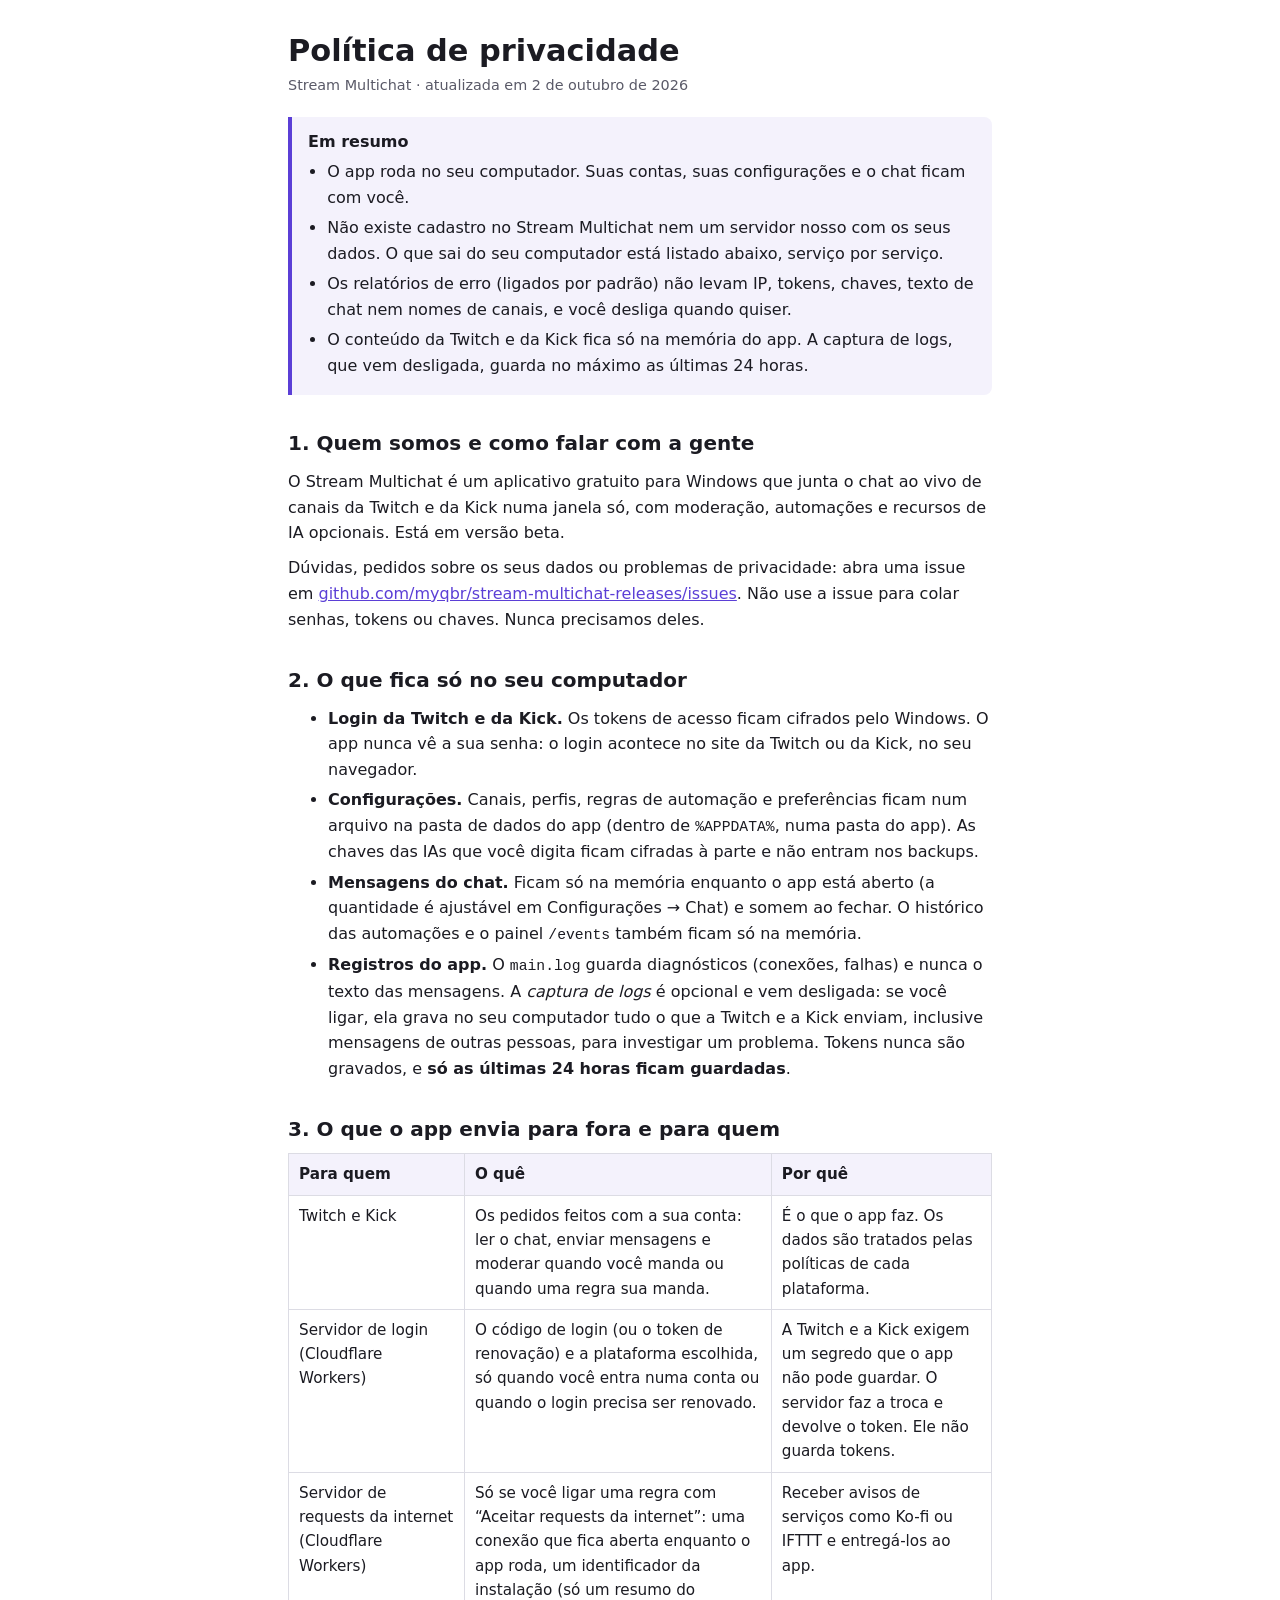
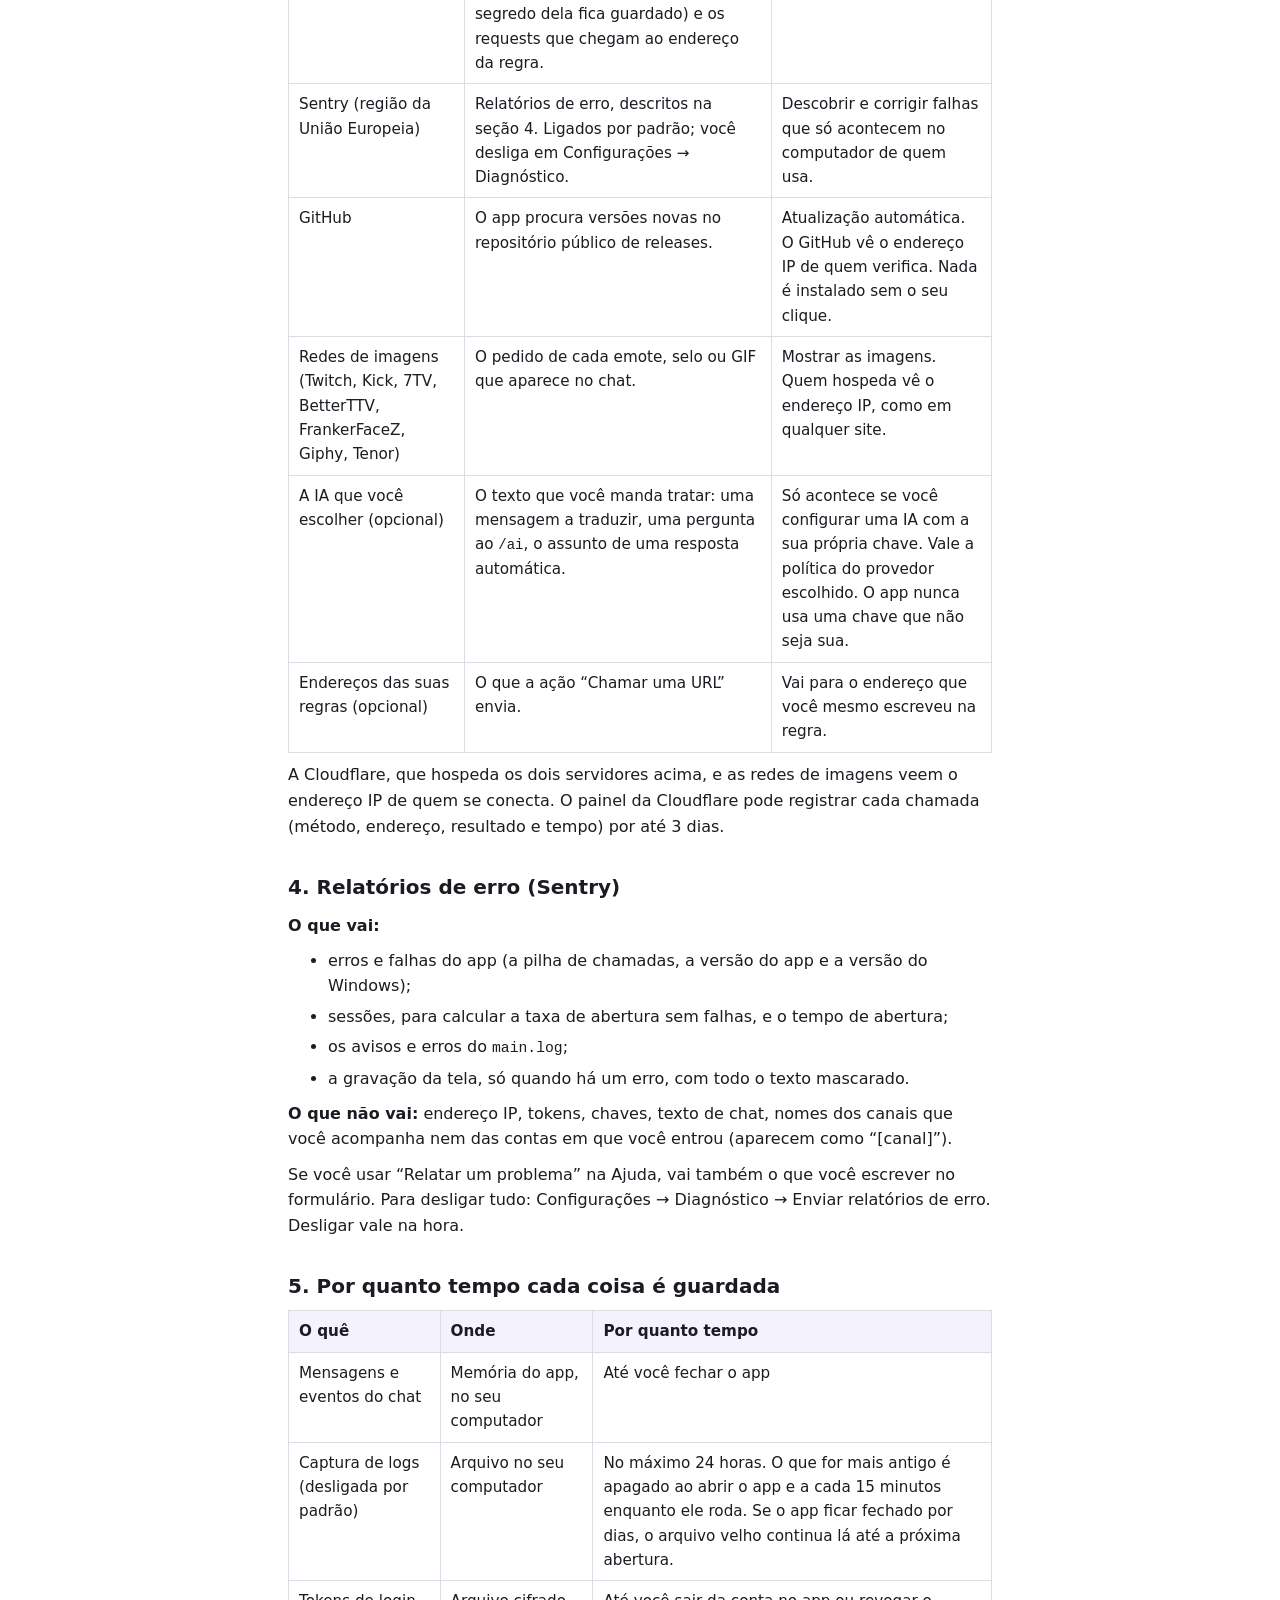
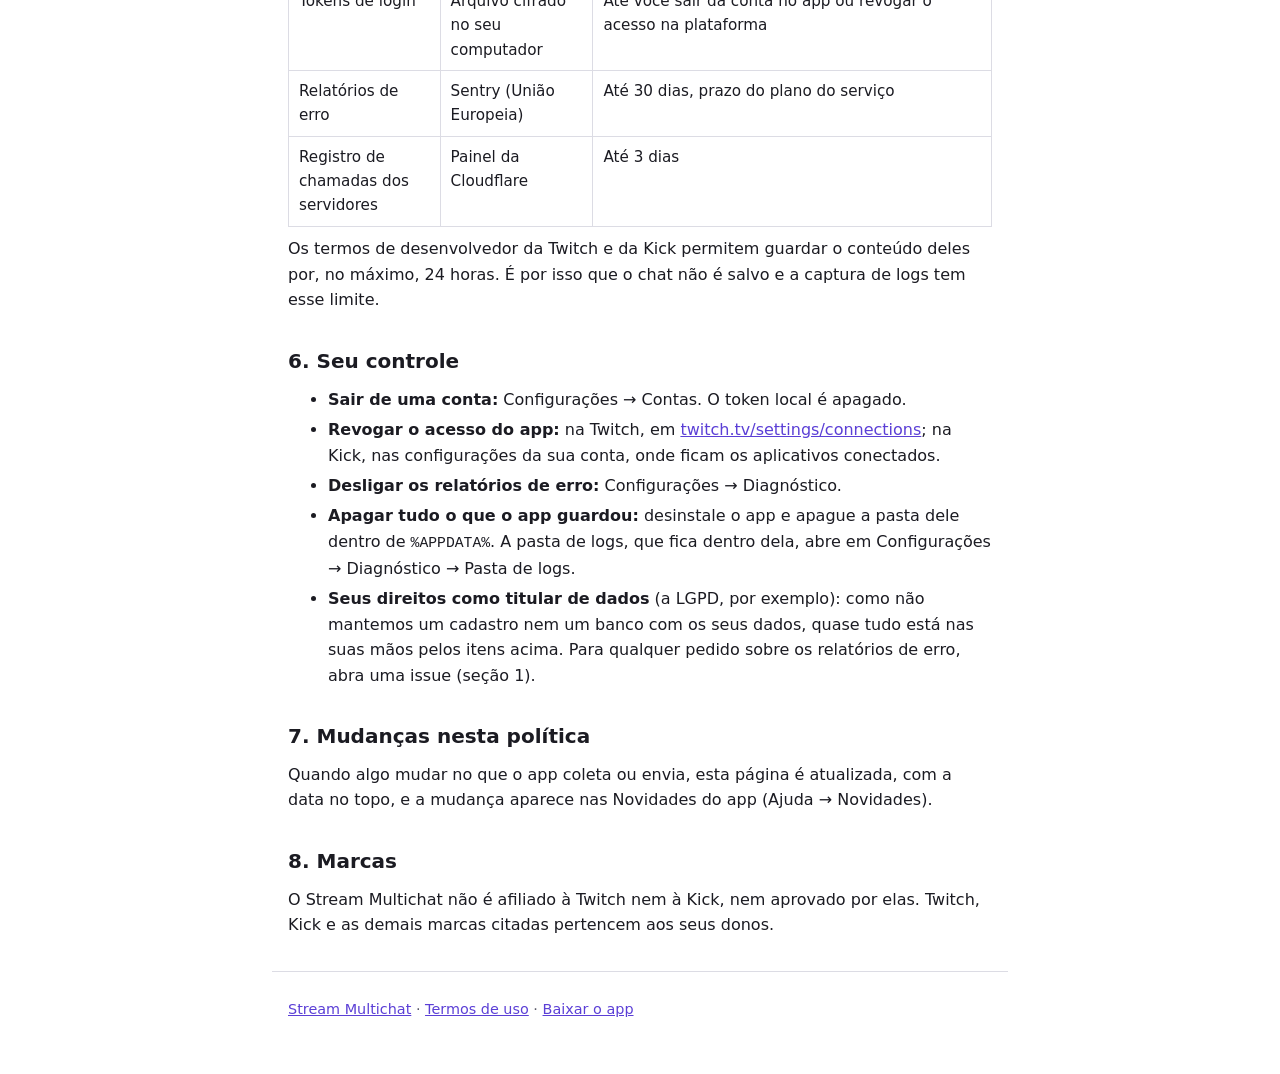
==== privacidade/index.html @ dfebcac0 "docs: privacy policy and terms of use as GitHub Pages" ====
<!doctype html>
<html lang="pt-BR">
  <head>
    <meta charset="utf-8" />
    <meta name="viewport" content="width=device-width, initial-scale=1" />
    <title>Política de privacidade · Stream Multichat</title>
    <meta
      name="description"
      content="O que o Stream Multichat guarda no seu computador, o que envia para fora, para quem e por quanto tempo."
    />
    <link rel="stylesheet" href="../style.css" />
  </head>
  <body>
    <header>
      <h1>Política de privacidade</h1>
      <p class="updated">Stream Multichat · atualizada em 2 de outubro de 2026</p>
    </header>
    <main>
      <div class="summary">
        <strong>Em resumo</strong>
        <ul>
          <li>
            O app roda no seu computador. Suas contas, suas configurações e o chat ficam com você.
          </li>
          <li>
            Não existe cadastro no Stream Multichat nem um servidor nosso com os seus dados. O que
            sai do seu computador está listado abaixo, serviço por serviço.
          </li>
          <li>
            Os relatórios de erro (ligados por padrão) não levam IP, tokens, chaves, texto de chat
            nem nomes de canais, e você desliga quando quiser.
          </li>
          <li>
            O conteúdo da Twitch e da Kick fica só na memória do app. A captura de logs, que vem
            desligada, guarda no máximo as últimas 24 horas.
          </li>
        </ul>
      </div>

      <h2>1. Quem somos e como falar com a gente</h2>
      <p>
        O Stream Multichat é um aplicativo gratuito para Windows que junta o chat ao vivo de canais
        da Twitch e da Kick numa janela só, com moderação, automações e recursos de IA opcionais.
        Está em versão beta.
      </p>
      <p>
        Dúvidas, pedidos sobre os seus dados ou problemas de privacidade: abra uma issue em
        <a href="https://github.com/myqbr/stream-multichat-releases/issues"
          >github.com/myqbr/stream-multichat-releases/issues</a
        >. Não use a issue para colar senhas, tokens ou chaves. Nunca precisamos deles.
      </p>

      <h2>2. O que fica só no seu computador</h2>
      <ul>
        <li>
          <strong>Login da Twitch e da Kick.</strong> Os tokens de acesso ficam cifrados pelo
          Windows. O app nunca vê a sua senha: o login acontece no site da Twitch ou da Kick, no seu
          navegador.
        </li>
        <li>
          <strong>Configurações.</strong> Canais, perfis, regras de automação e preferências ficam
          num arquivo na pasta de dados do app (dentro de <code>%APPDATA%</code>, numa pasta do
          app). As chaves das IAs que você digita ficam cifradas à parte e não entram nos backups.
        </li>
        <li>
          <strong>Mensagens do chat.</strong> Ficam só na memória enquanto o app está aberto (a
          quantidade é ajustável em Configurações → Chat) e somem ao fechar. O histórico das
          automações e o painel <code>/events</code> também ficam só na memória.
        </li>
        <li>
          <strong>Registros do app.</strong> O <code>main.log</code> guarda diagnósticos (conexões,
          falhas) e nunca o texto das mensagens. A <em>captura de logs</em> é opcional e vem
          desligada: se você ligar, ela grava no seu computador tudo o que a Twitch e a Kick enviam,
          inclusive mensagens de outras pessoas, para investigar um problema. Tokens nunca são
          gravados, e <strong>só as últimas 24 horas ficam guardadas</strong>.
        </li>
      </ul>

      <h2>3. O que o app envia para fora e para quem</h2>
      <div class="table-wrap">
        <table>
          <thead>
            <tr>
              <th>Para quem</th>
              <th>O quê</th>
              <th>Por quê</th>
            </tr>
          </thead>
          <tbody>
            <tr>
              <td>Twitch e Kick</td>
              <td>
                Os pedidos feitos com a sua conta: ler o chat, enviar mensagens e moderar quando
                você manda ou quando uma regra sua manda.
              </td>
              <td>É o que o app faz. Os dados são tratados pelas políticas de cada plataforma.</td>
            </tr>
            <tr>
              <td>Servidor de login (Cloudflare Workers)</td>
              <td>
                O código de login (ou o token de renovação) e a plataforma escolhida, só quando você
                entra numa conta ou quando o login precisa ser renovado.
              </td>
              <td>
                A Twitch e a Kick exigem um segredo que o app não pode guardar. O servidor faz a
                troca e devolve o token. Ele não guarda tokens.
              </td>
            </tr>
            <tr>
              <td>Servidor de requests da internet (Cloudflare Workers)</td>
              <td>
                Só se você ligar uma regra com “Aceitar requests da internet”: uma conexão que fica
                aberta enquanto o app roda, um identificador da instalação (só um resumo do segredo
                dela fica guardado) e os requests que chegam ao endereço da regra.
              </td>
              <td>Receber avisos de serviços como Ko-fi ou IFTTT e entregá-los ao app.</td>
            </tr>
            <tr>
              <td>Sentry (região da União Europeia)</td>
              <td>
                Relatórios de erro, descritos na seção 4. Ligados por padrão; você desliga em
                Configurações → Diagnóstico.
              </td>
              <td>Descobrir e corrigir falhas que só acontecem no computador de quem usa.</td>
            </tr>
            <tr>
              <td>GitHub</td>
              <td>O app procura versões novas no repositório público de releases.</td>
              <td>
                Atualização automática. O GitHub vê o endereço IP de quem verifica. Nada é instalado
                sem o seu clique.
              </td>
            </tr>
            <tr>
              <td>Redes de imagens (Twitch, Kick, 7TV, BetterTTV, FrankerFaceZ, Giphy, Tenor)</td>
              <td>O pedido de cada emote, selo ou GIF que aparece no chat.</td>
              <td>Mostrar as imagens. Quem hospeda vê o endereço IP, como em qualquer site.</td>
            </tr>
            <tr>
              <td>A IA que você escolher (opcional)</td>
              <td>
                O texto que você manda tratar: uma mensagem a traduzir, uma pergunta ao
                <code>/ai</code>, o assunto de uma resposta automática.
              </td>
              <td>
                Só acontece se você configurar uma IA com a sua própria chave. Vale a política do
                provedor escolhido. O app nunca usa uma chave que não seja sua.
              </td>
            </tr>
            <tr>
              <td>Endereços das suas regras (opcional)</td>
              <td>O que a ação “Chamar uma URL” envia.</td>
              <td>Vai para o endereço que você mesmo escreveu na regra.</td>
            </tr>
          </tbody>
        </table>
      </div>
      <p>
        A Cloudflare, que hospeda os dois servidores acima, e as redes de imagens veem o endereço IP
        de quem se conecta. O painel da Cloudflare pode registrar cada chamada (método, endereço,
        resultado e tempo) por até 3 dias.
      </p>

      <h2>4. Relatórios de erro (Sentry)</h2>
      <p><strong>O que vai:</strong></p>
      <ul>
        <li>erros e falhas do app (a pilha de chamadas, a versão do app e a versão do Windows);</li>
        <li>sessões, para calcular a taxa de abertura sem falhas, e o tempo de abertura;</li>
        <li>os avisos e erros do <code>main.log</code>;</li>
        <li>a gravação da tela, só quando há um erro, com todo o texto mascarado.</li>
      </ul>
      <p>
        <strong>O que não vai:</strong> endereço IP, tokens, chaves, texto de chat, nomes dos canais
        que você acompanha nem das contas em que você entrou (aparecem como “[canal]”).
      </p>
      <p>
        Se você usar “Relatar um problema” na Ajuda, vai também o que você escrever no formulário.
        Para desligar tudo: Configurações → Diagnóstico → Enviar relatórios de erro. Desligar vale
        na hora.
      </p>

      <h2>5. Por quanto tempo cada coisa é guardada</h2>
      <div class="table-wrap">
        <table>
          <thead>
            <tr>
              <th>O quê</th>
              <th>Onde</th>
              <th>Por quanto tempo</th>
            </tr>
          </thead>
          <tbody>
            <tr>
              <td>Mensagens e eventos do chat</td>
              <td>Memória do app, no seu computador</td>
              <td>Até você fechar o app</td>
            </tr>
            <tr>
              <td>Captura de logs (desligada por padrão)</td>
              <td>Arquivo no seu computador</td>
              <td>
                No máximo 24 horas. O que for mais antigo é apagado ao abrir o app e a cada 15
                minutos enquanto ele roda. Se o app ficar fechado por dias, o arquivo velho continua
                lá até a próxima abertura.
              </td>
            </tr>
            <tr>
              <td>Tokens de login</td>
              <td>Arquivo cifrado no seu computador</td>
              <td>Até você sair da conta no app ou revogar o acesso na plataforma</td>
            </tr>
            <tr>
              <td>Relatórios de erro</td>
              <td>Sentry (União Europeia)</td>
              <td>Até 30 dias, prazo do plano do serviço</td>
            </tr>
            <tr>
              <td>Registro de chamadas dos servidores</td>
              <td>Painel da Cloudflare</td>
              <td>Até 3 dias</td>
            </tr>
          </tbody>
        </table>
      </div>
      <p>
        Os termos de desenvolvedor da Twitch e da Kick permitem guardar o conteúdo deles por, no
        máximo, 24 horas. É por isso que o chat não é salvo e a captura de logs tem esse limite.
      </p>

      <h2>6. Seu controle</h2>
      <ul>
        <li>
          <strong>Sair de uma conta:</strong> Configurações → Contas. O token local é apagado.
        </li>
        <li>
          <strong>Revogar o acesso do app:</strong> na Twitch, em
          <a href="https://www.twitch.tv/settings/connections">twitch.tv/settings/connections</a>;
          na Kick, nas configurações da sua conta, onde ficam os aplicativos conectados.
        </li>
        <li><strong>Desligar os relatórios de erro:</strong> Configurações → Diagnóstico.</li>
        <li>
          <strong>Apagar tudo o que o app guardou:</strong> desinstale o app e apague a pasta dele
          dentro de <code>%APPDATA%</code>. A pasta de logs, que fica dentro dela, abre em
          Configurações → Diagnóstico → Pasta de logs.
        </li>
        <li>
          <strong>Seus direitos como titular de dados</strong> (a LGPD, por exemplo): como não
          mantemos um cadastro nem um banco com os seus dados, quase tudo está nas suas mãos pelos
          itens acima. Para qualquer pedido sobre os relatórios de erro, abra uma issue (seção 1).
        </li>
      </ul>

      <h2>7. Mudanças nesta política</h2>
      <p>
        Quando algo mudar no que o app coleta ou envia, esta página é atualizada, com a data no
        topo, e a mudança aparece nas Novidades do app (Ajuda → Novidades).
      </p>

      <h2>8. Marcas</h2>
      <p>
        O Stream Multichat não é afiliado à Twitch nem à Kick, nem aprovado por elas. Twitch, Kick e
        as demais marcas citadas pertencem aos seus donos.
      </p>
    </main>
    <footer>
      <p>
        <a href="../">Stream Multichat</a> · <a href="../termos/">Termos de uso</a> ·
        <a href="https://github.com/myqbr/stream-multichat-releases">Baixar o app</a>
      </p>
    </footer>
  </body>
</html>
---- style.css ----
:root {
  color-scheme: light dark;
  --bg: #ffffff;
  --fg: #1b1b22;
  --muted: #5a5a68;
  --line: #dcdce4;
  --accent: #5b3fd6;
  --soft: #f4f2fc;
}

@media (prefers-color-scheme: dark) {
  :root {
    --bg: #14141a;
    --fg: #ececf3;
    --muted: #a3a3b3;
    --line: #2c2c38;
    --accent: #a995ff;
    --soft: #1d1b2b;
  }
}

* {
  box-sizing: border-box;
}

body {
  margin: 0;
  background: var(--bg);
  color: var(--fg);
  font:
    16px/1.6 system-ui,
    -apple-system,
    'Segoe UI',
    Roboto,
    sans-serif;
}

main,
header,
footer {
  max-width: 46rem;
  margin: 0 auto;
  padding: 0 16px;
}

header {
  padding-top: 32px;
}

main {
  padding-bottom: 24px;
}

footer {
  padding-top: 16px;
  padding-bottom: 48px;
  border-top: 1px solid var(--line);
  color: var(--muted);
  font-size: 0.9rem;
}

h1 {
  margin: 0 0 4px;
  font-size: 1.9rem;
  line-height: 1.25;
}

h2 {
  margin: 2rem 0 0.5rem;
  font-size: 1.25rem;
}

p,
ul {
  margin: 0.6rem 0;
}

li {
  margin: 0.3rem 0;
}

a {
  color: var(--accent);
}

.updated {
  margin: 0;
  color: var(--muted);
  font-size: 0.9rem;
}

.summary {
  margin: 1.25rem 0;
  padding: 12px 16px;
  border-left: 4px solid var(--accent);
  background: var(--soft);
  border-radius: 0 8px 8px 0;
}

.summary ul {
  margin: 0.3rem 0;
  padding-left: 1.2rem;
}

.table-wrap {
  overflow-x: auto;
}

table {
  width: 100%;
  border-collapse: collapse;
  font-size: 0.95rem;
}

th,
td {
  padding: 8px 10px;
  border: 1px solid var(--line);
  text-align: left;
  vertical-align: top;
}

th {
  background: var(--soft);
}

nav ul {
  padding-left: 1.2rem;
}

code {
  font-family: ui-monospace, 'Cascadia Code', Consolas, monospace;
  font-size: 0.92em;
}
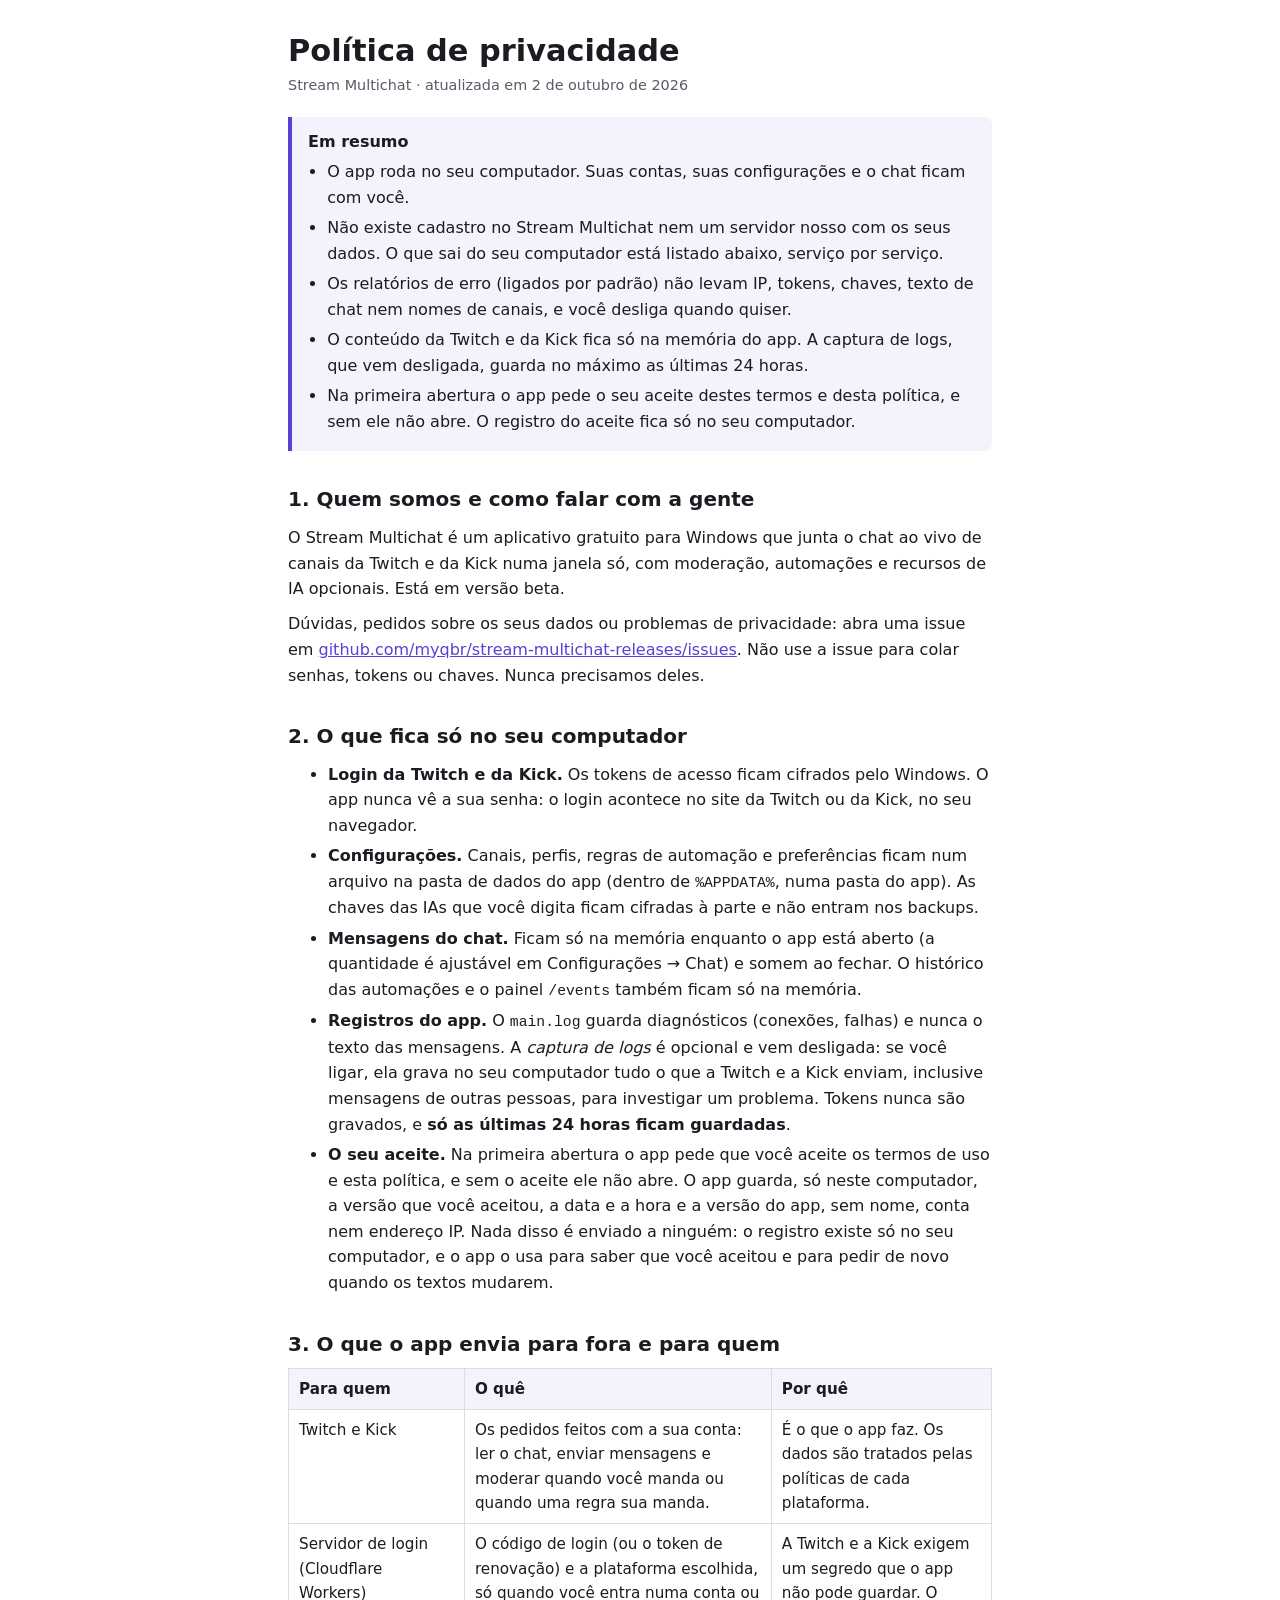
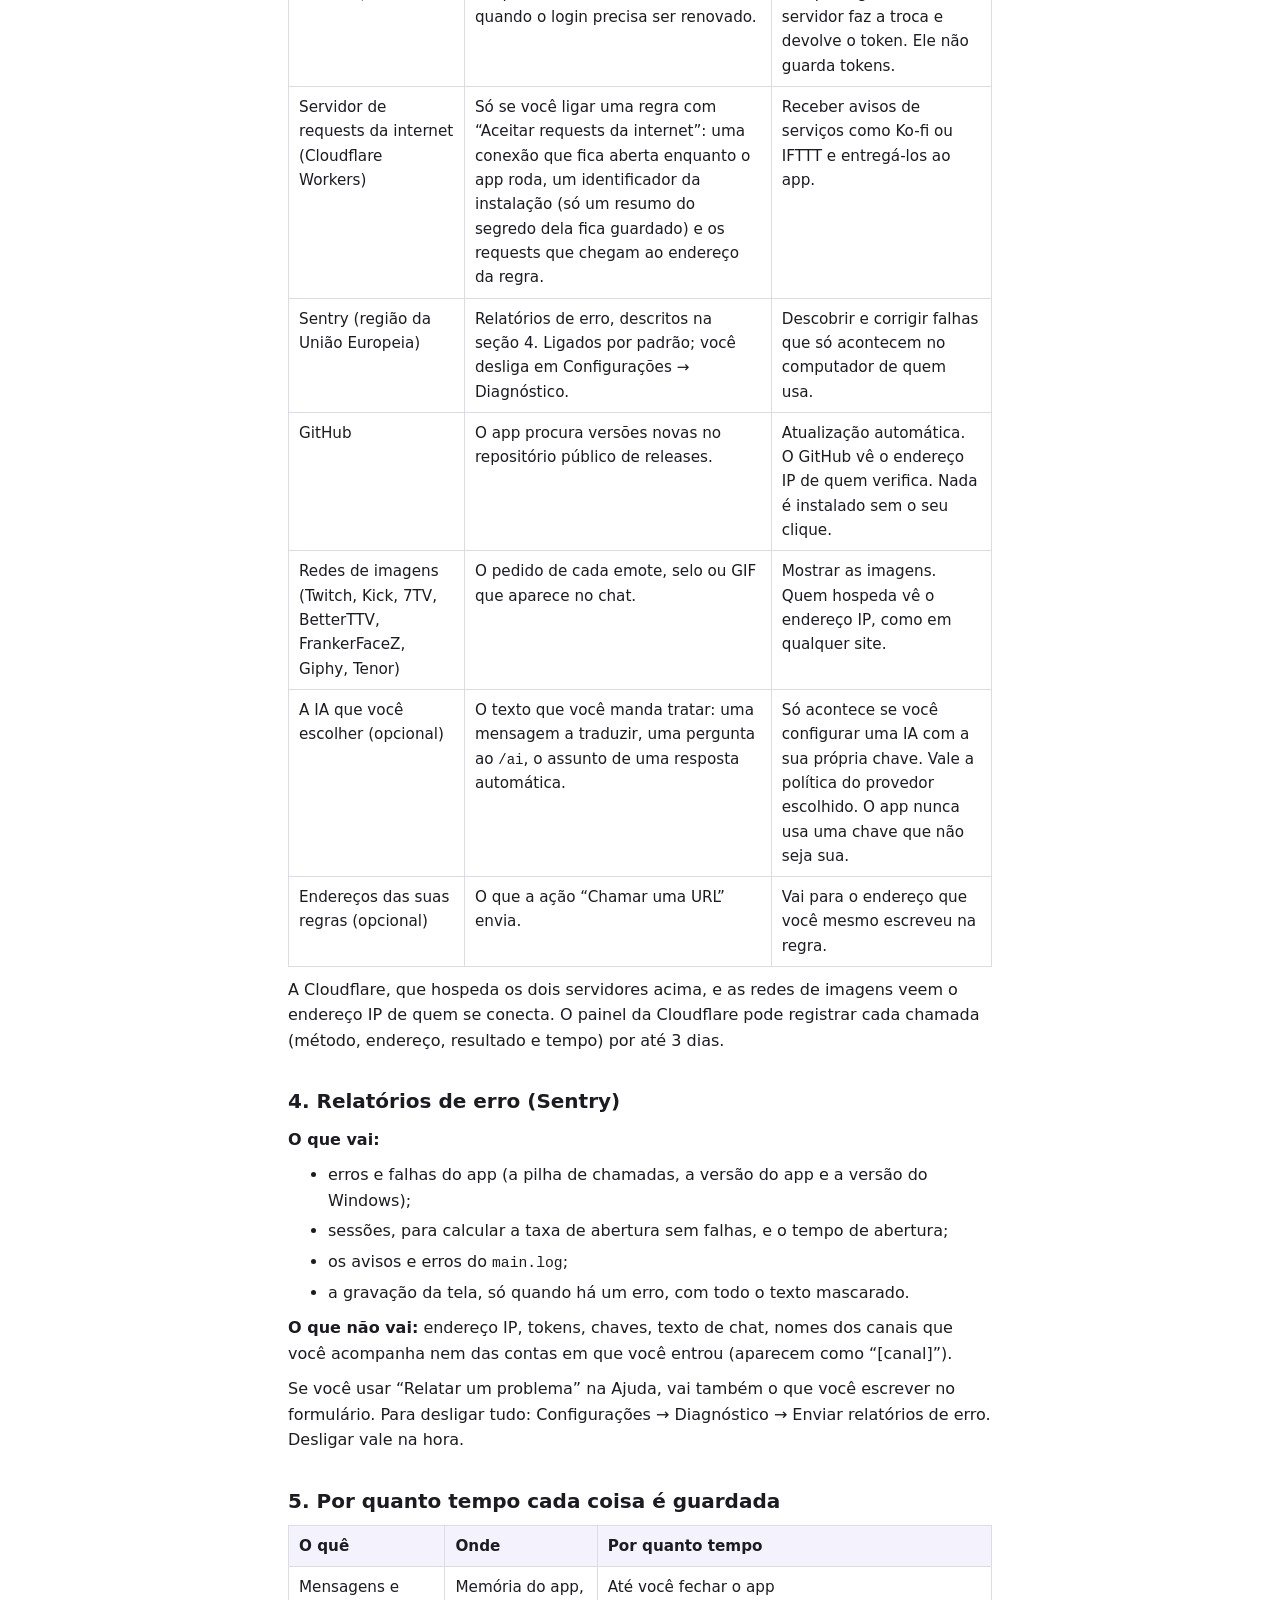
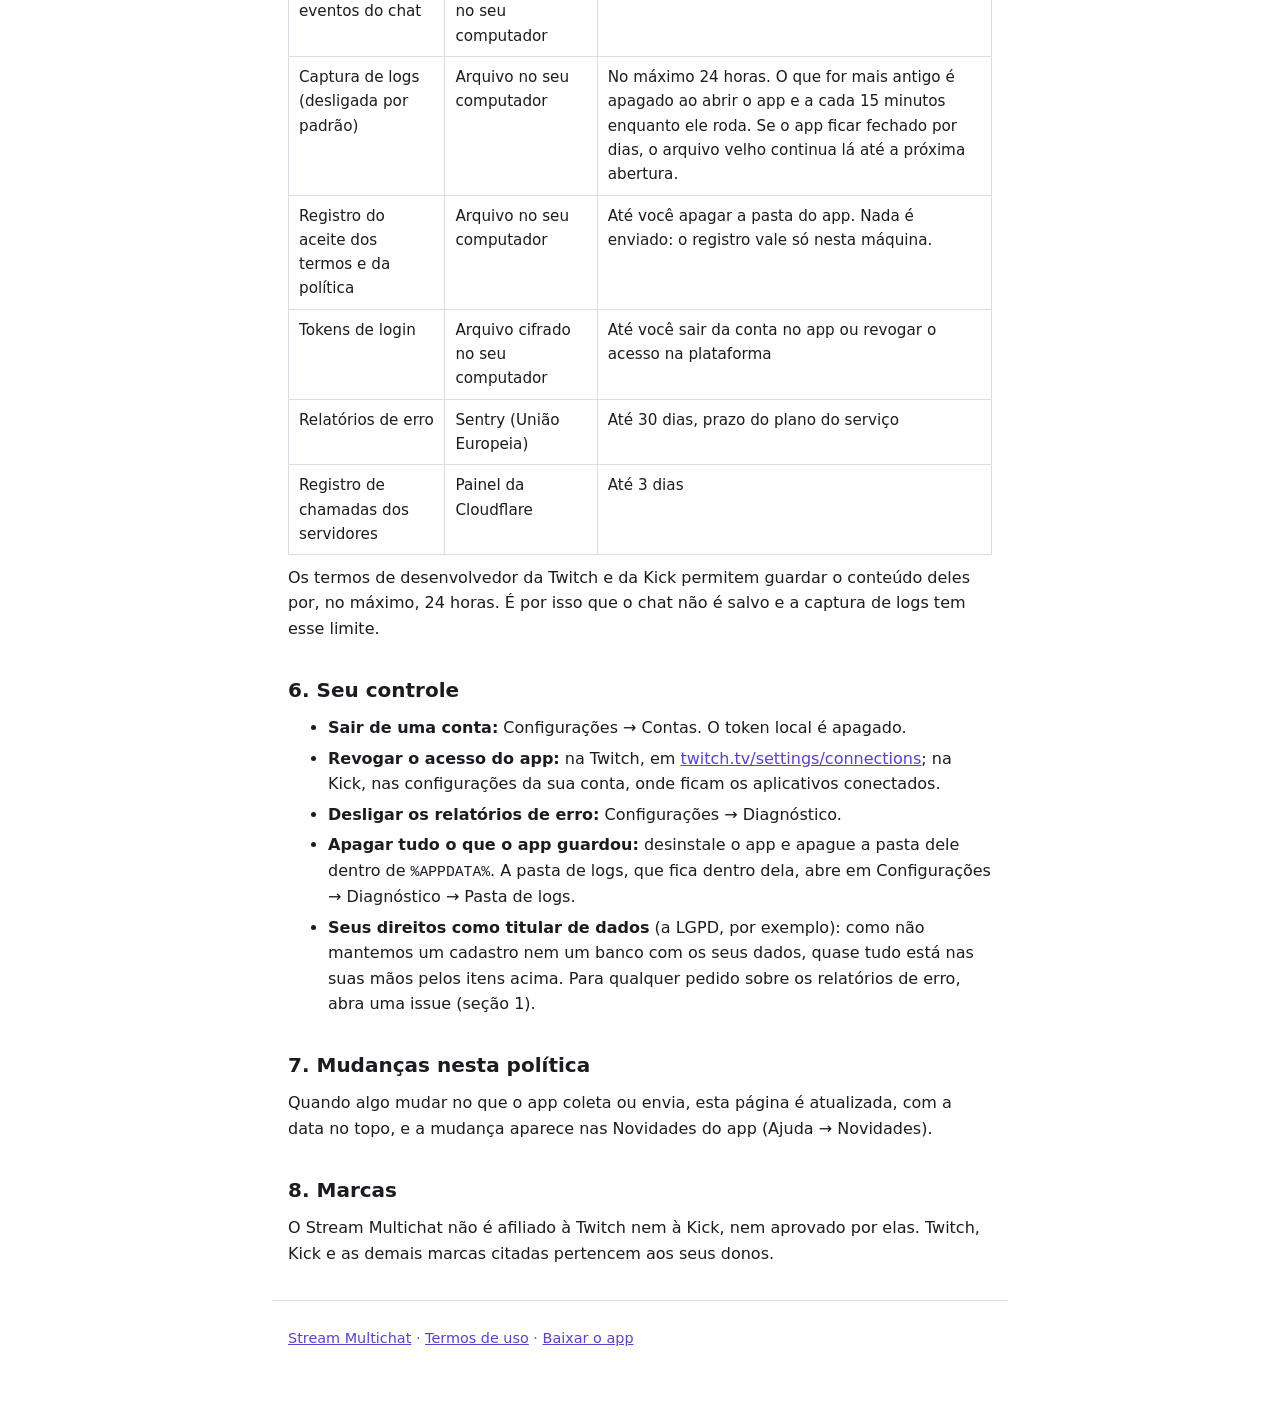
==== commit 85ad4987: "docs: the app asks for the acceptance of the terms and the policy" ====
--- a/privacidade/index.html
+++ b/privacidade/index.html
@@ -34,6 +34,10 @@
             O conteúdo da Twitch e da Kick fica só na memória do app. A captura de logs, que vem
             desligada, guarda no máximo as últimas 24 horas.
           </li>
+          <li>
+            Na primeira abertura o app pede o seu aceite destes termos e desta política, e sem ele
+            não abre. O registro do aceite fica só no seu computador.
+          </li>
         </ul>
       </div>
 
@@ -73,6 +77,13 @@
           desligada: se você ligar, ela grava no seu computador tudo o que a Twitch e a Kick enviam,
           inclusive mensagens de outras pessoas, para investigar um problema. Tokens nunca são
           gravados, e <strong>só as últimas 24 horas ficam guardadas</strong>.
+        </li>
+        <li>
+          <strong>O seu aceite.</strong> Na primeira abertura o app pede que você aceite os termos
+          de uso e esta política, e sem o aceite ele não abre. O app guarda, só neste computador, a
+          versão que você aceitou, a data e a hora e a versão do app, sem nome, conta nem endereço
+          IP. Nada disso é enviado a ninguém: o registro existe só no seu computador, e o app o usa
+          para saber que você aceitou e para pedir de novo quando os textos mudarem.
         </li>
       </ul>
 
@@ -205,6 +216,13 @@
               </td>
             </tr>
             <tr>
+              <td>Registro do aceite dos termos e da política</td>
+              <td>Arquivo no seu computador</td>
+              <td>
+                Até você apagar a pasta do app. Nada é enviado: o registro vale só nesta máquina.
+              </td>
+            </tr>
+            <tr>
               <td>Tokens de login</td>
               <td>Arquivo cifrado no seu computador</td>
               <td>Até você sair da conta no app ou revogar o acesso na plataforma</td>
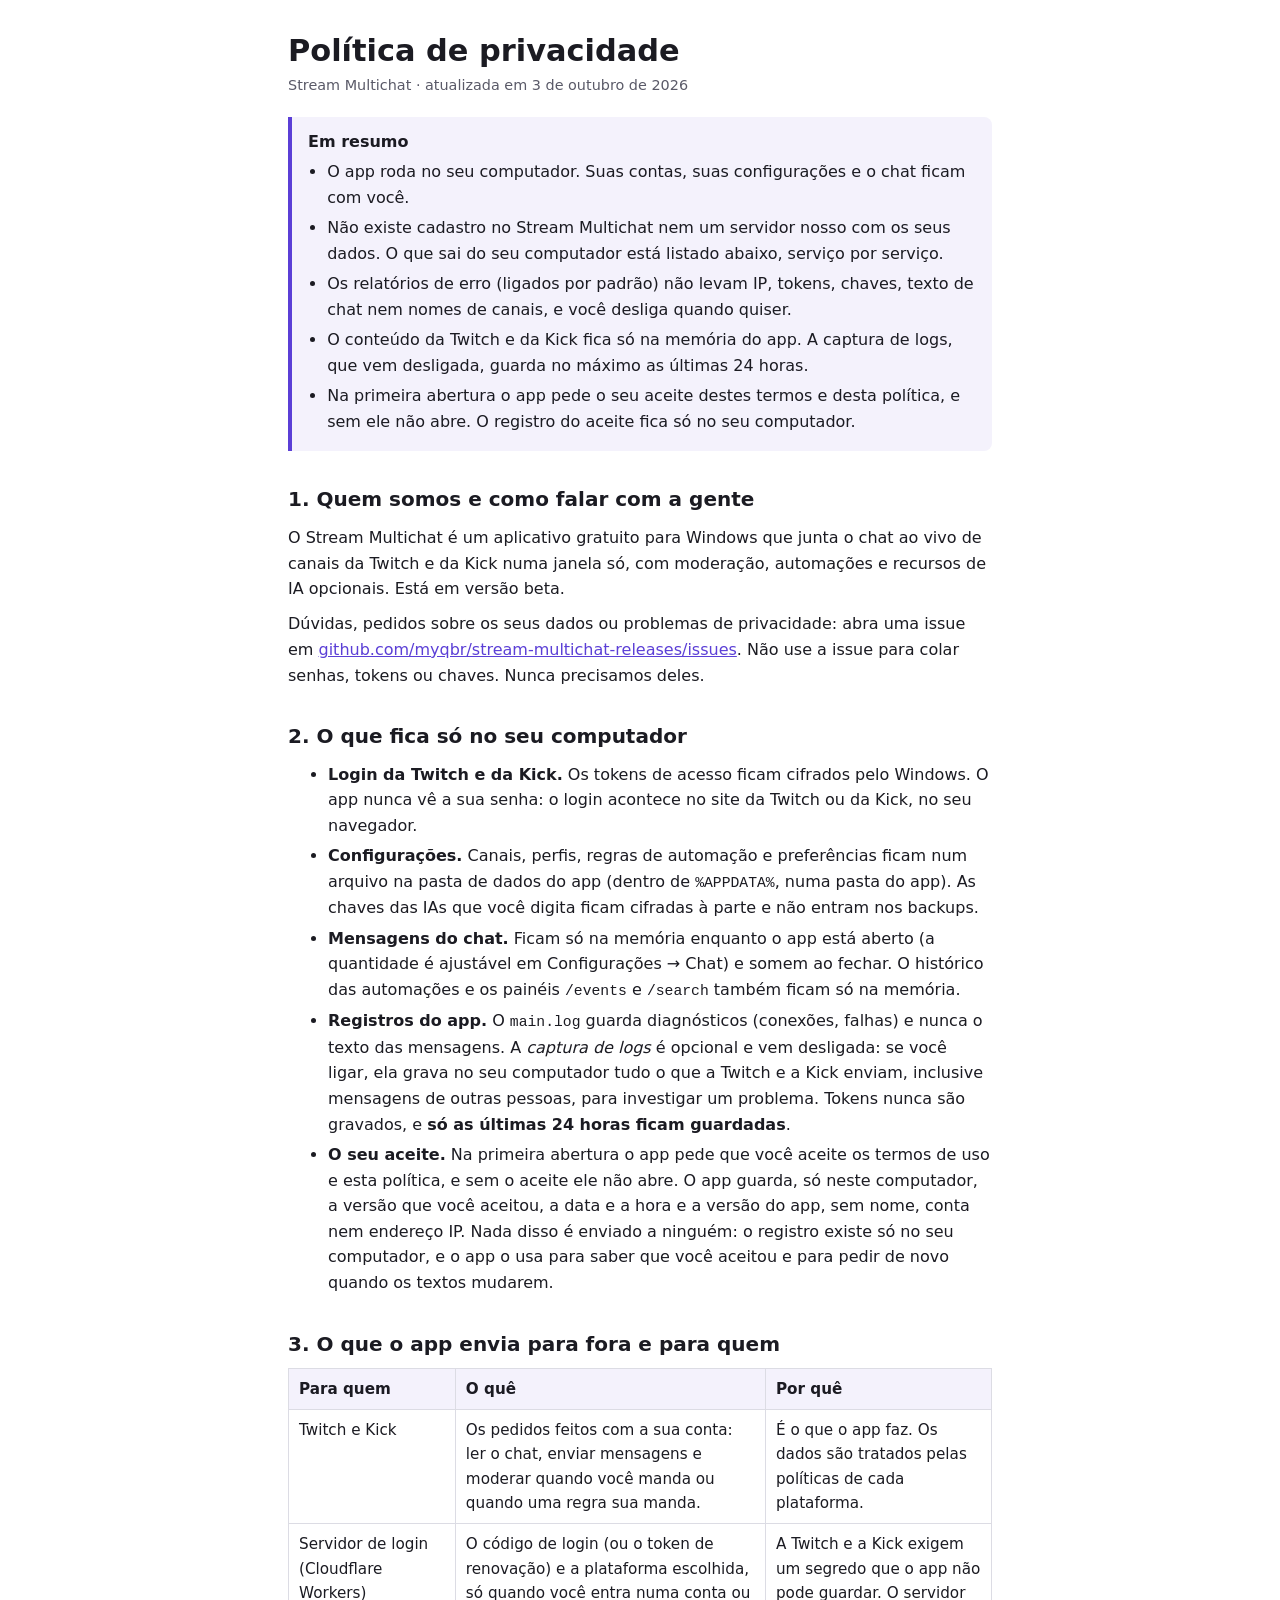
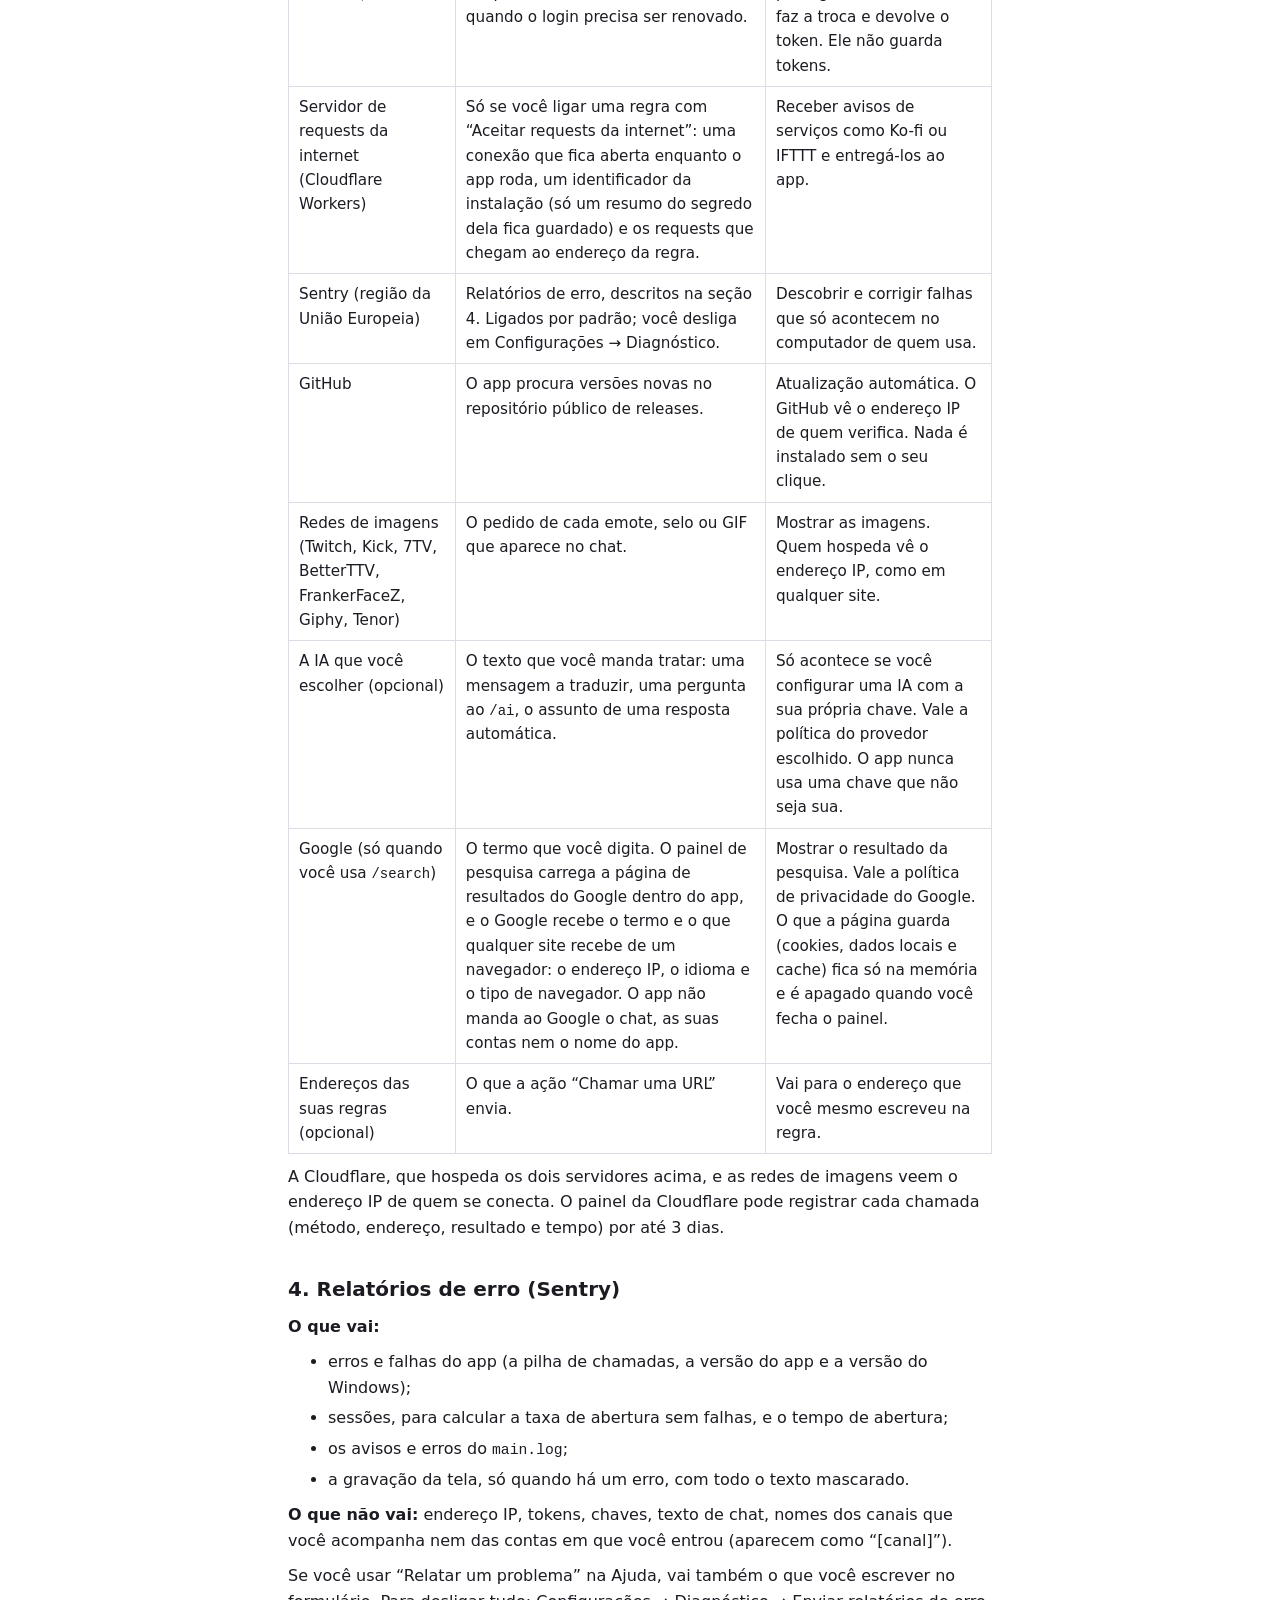
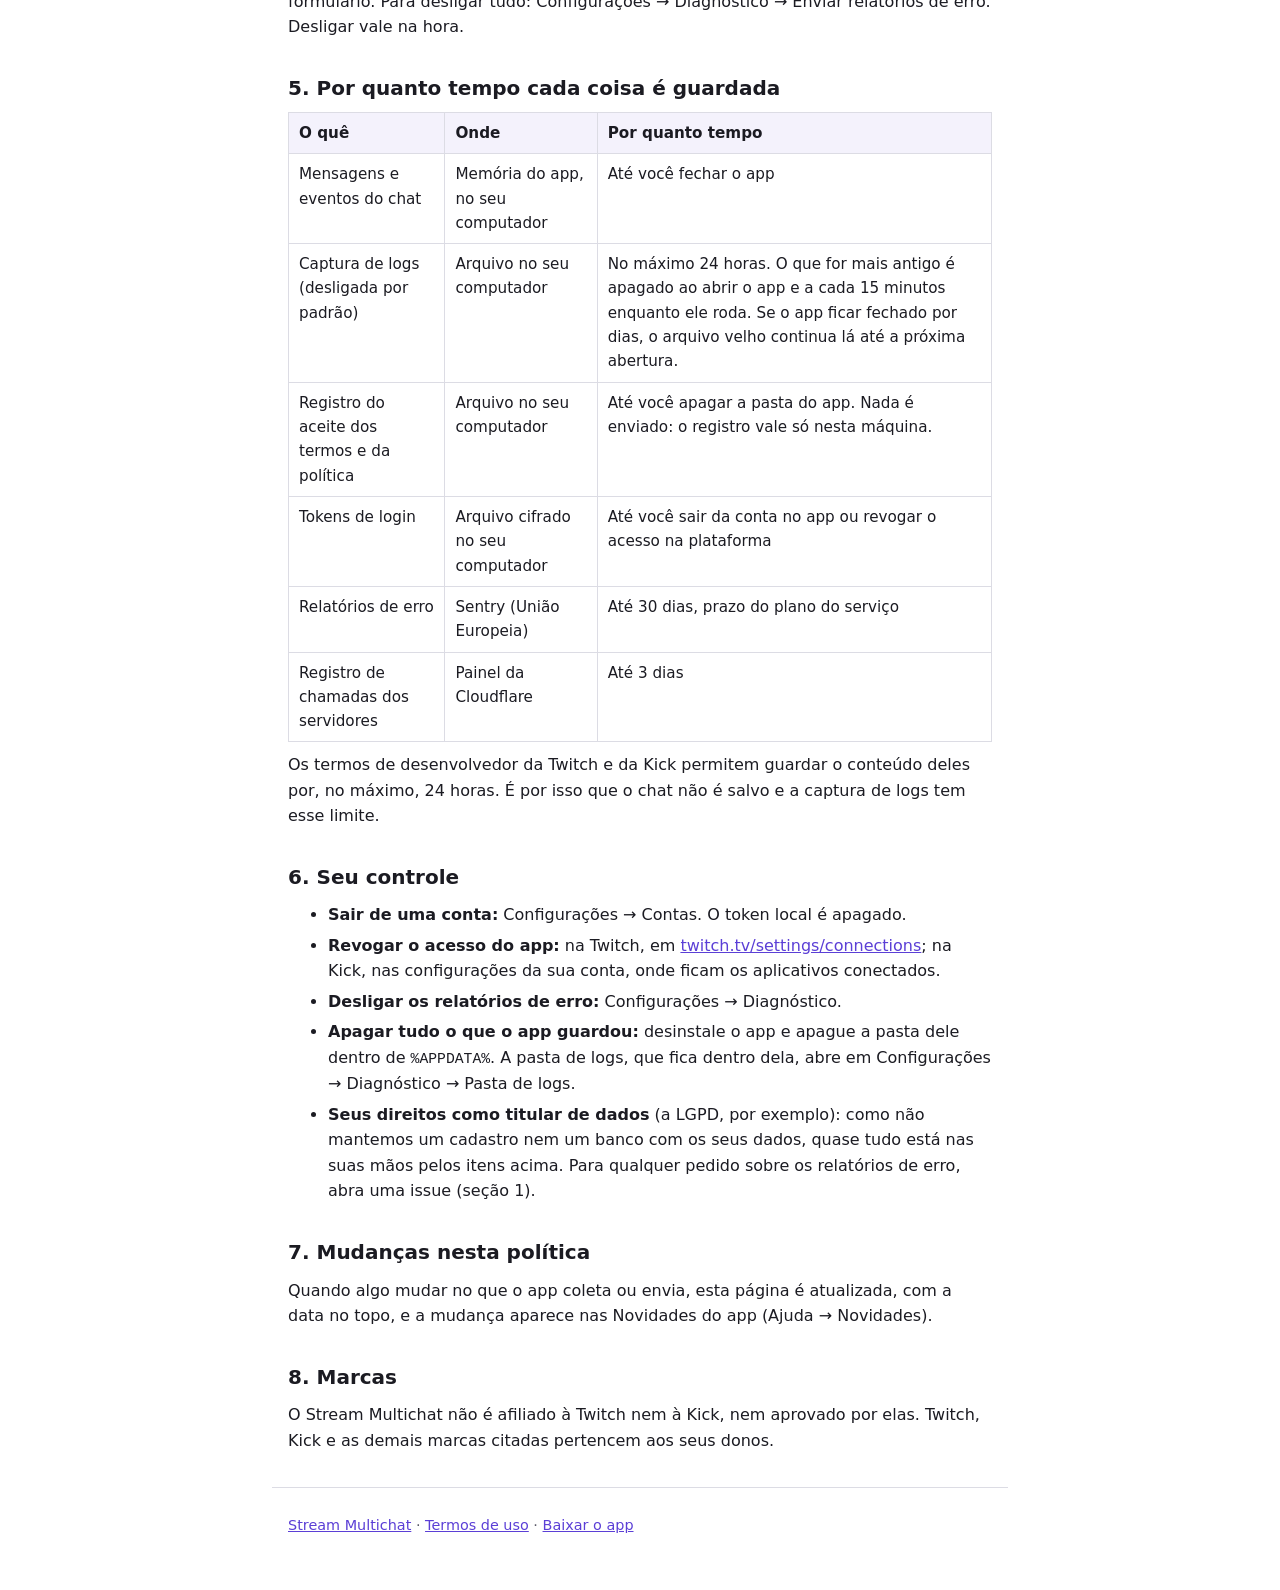
==== commit 30d7bf85: "docs: the search term goes to Google, and the app asks for the acceptance again The policy and the t" ====
--- a/privacidade/index.html
+++ b/privacidade/index.html
@@ -13,7 +13,7 @@
   <body>
     <header>
       <h1>Política de privacidade</h1>
-      <p class="updated">Stream Multichat · atualizada em 2 de outubro de 2026</p>
+      <p class="updated">Stream Multichat · atualizada em 3 de outubro de 2026</p>
     </header>
     <main>
       <div class="summary">
@@ -69,7 +69,8 @@
         <li>
           <strong>Mensagens do chat.</strong> Ficam só na memória enquanto o app está aberto (a
           quantidade é ajustável em Configurações → Chat) e somem ao fechar. O histórico das
-          automações e o painel <code>/events</code> também ficam só na memória.
+          automações e os painéis <code>/events</code> e <code>/search</code> também ficam só na
+          memória.
         </li>
         <li>
           <strong>Registros do app.</strong> O <code>main.log</code> guarda diagnósticos (conexões,
@@ -156,6 +157,20 @@
               <td>
                 Só acontece se você configurar uma IA com a sua própria chave. Vale a política do
                 provedor escolhido. O app nunca usa uma chave que não seja sua.
+              </td>
+            </tr>
+            <tr>
+              <td>Google (só quando você usa <code>/search</code>)</td>
+              <td>
+                O termo que você digita. O painel de pesquisa carrega a página de resultados do
+                Google dentro do app, e o Google recebe o termo e o que qualquer site recebe de um
+                navegador: o endereço IP, o idioma e o tipo de navegador. O app não manda ao Google
+                o chat, as suas contas nem o nome do app.
+              </td>
+              <td>
+                Mostrar o resultado da pesquisa. Vale a política de privacidade do Google. O que a
+                página guarda (cookies, dados locais e cache) fica só na memória e é apagado quando
+                você fecha o painel.
               </td>
             </tr>
             <tr>
